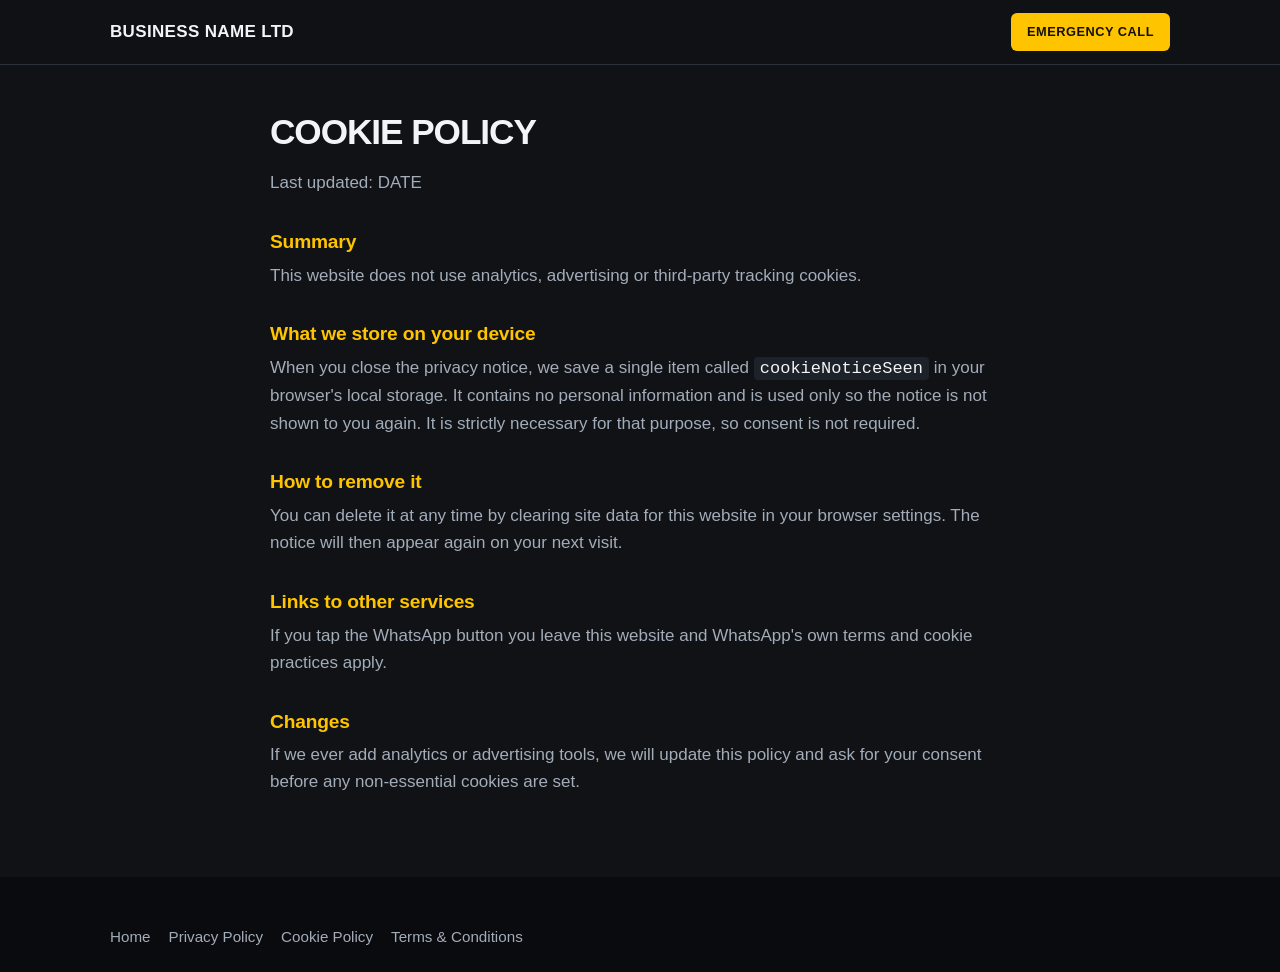
==== cookie-policy.html @ 4eb9b73d "Add locksmith landing page Co-Authored-By: Claude Opus 5.5 <noreply@anthropic.com>" ====
<!DOCTYPE html>
<html lang="en-GB">
<head>
  <meta charset="UTF-8">
  <meta name="viewport" content="width=device-width, initial-scale=1">
  <title>Cookie Policy | BUSINESS NAME LTD</title>
  <meta name="robots" content="noindex">
  <link rel="stylesheet" href="styles.css">
</head>
<body>
  <header class="site-header">
    <div class="container header-inner">
      <a class="brand" href="index.html">BUSINESS NAME LTD</a>
      <a class="btn btn-primary btn-small" href="tel:+447700900000">Emergency Call</a>
    </div>
  </header>

  <main class="container legal">
    <h1>Cookie Policy</h1>
    <p class="updated">Last updated: DATE</p>

    <h2>Summary</h2>
    <p>This website does not use analytics, advertising or third-party tracking cookies.</p>

    <h2>What we store on your device</h2>
    <p>When you close the privacy notice, we save a single item called <code>cookieNoticeSeen</code> in your browser's local storage. It contains no personal information and is used only so the notice is not shown to you again. It is strictly necessary for that purpose, so consent is not required.</p>

    <h2>How to remove it</h2>
    <p>You can delete it at any time by clearing site data for this website in your browser settings. The notice will then appear again on your next visit.</p>

    <h2>Links to other services</h2>
    <p>If you tap the WhatsApp button you leave this website and WhatsApp's own terms and cookie practices apply.</p>

    <h2>Changes</h2>
    <p>If we ever add analytics or advertising tools, we will update this policy and ask for your consent before any non-essential cookies are set.</p>
  </main>

  <footer class="site-footer">
    <div class="container">
      <p class="legal-links">
        <a href="index.html">Home</a>
        <a href="privacy-policy.html">Privacy Policy</a>
        <a href="cookie-policy.html">Cookie Policy</a>
        <a href="terms.html">Terms &amp; Conditions</a>
      </p>
    </div>
  </footer>
</body>
</html>
---- styles.css ----
:root {
  --bg: #101216;
  --bg-alt: #171a20;
  --panel: #1d2129;
  --line: #2c323d;
  --ink: #f3f4f6;
  --muted: #a3acb9;
  --accent: #ffc400;
  --accent-ink: #14110a;
  --green: #25d366;
  --radius: 6px;
}

* { box-sizing: border-box; }

html { scroll-behavior: smooth; scroll-padding-top: 76px; }

body {
  margin: 0;
  font-family: -apple-system, BlinkMacSystemFont, "Segoe UI", Roboto, "Helvetica Neue", Arial, sans-serif;
  font-size: 17px;
  line-height: 1.6;
  color: var(--ink);
  background: var(--bg);
}

h1, h2, h3 { line-height: 1.1; margin: 0 0 0.5em; color: var(--ink); }
h1 { font-size: clamp(2.4rem, 7vw, 4.4rem); font-weight: 900; letter-spacing: -0.03em; text-transform: uppercase; }
h1 span { display: block; color: var(--accent); }
h2 { font-size: clamp(1.7rem, 4vw, 2.4rem); font-weight: 800; letter-spacing: -0.01em; }
h3 { font-size: 1.15rem; }
p { margin: 0 0 1em; }
a { color: var(--accent); }

.container { width: 100%; max-width: 1100px; margin: 0 auto; padding: 0 20px; }

/* Header */
.site-header {
  position: sticky; top: 0; z-index: 20;
  background: rgba(16, 18, 22, 0.92);
  backdrop-filter: blur(8px);
  border-bottom: 1px solid var(--line);
}
.header-inner { display: flex; align-items: center; justify-content: space-between; gap: 16px; height: 64px; }
.brand { display: flex; align-items: center; gap: 10px; font-weight: 800; letter-spacing: 0.02em; color: var(--ink); text-decoration: none; }
.brand-mark {
  display: grid; place-items: center; width: 34px; height: 34px;
  border-radius: var(--radius); background: var(--accent); color: var(--accent-ink);
}
.nav { display: flex; gap: 28px; }
.nav a { color: var(--muted); text-decoration: none; font-weight: 600; font-size: 0.95rem; }
.nav a:hover { color: var(--accent); }

/* Buttons */
.btn {
  display: inline-flex; align-items: center; justify-content: center; gap: 8px;
  padding: 15px 28px; border: 0; border-radius: var(--radius);
  font: inherit; font-weight: 800; text-decoration: none; cursor: pointer;
  text-transform: uppercase; letter-spacing: 0.04em; font-size: 0.95rem;
  transition: transform 0.15s ease, filter 0.15s ease;
}
.btn:hover { transform: scale(1.06); filter: brightness(1.08); }
.btn-small { padding: 9px 16px; font-size: 0.8rem; }
.btn-primary { background: var(--accent); color: var(--accent-ink); }
.btn-whatsapp { background: var(--green); color: #062b14; }
.btn-light { background: var(--accent-ink); color: var(--accent); }
.icon { width: 18px; height: 18px; fill: none; stroke: currentColor; stroke-width: 2.2; stroke-linecap: round; stroke-linejoin: round; }

/* Hero */
.hero {
  padding: 88px 0 76px;
  background:
    linear-gradient(90deg, rgba(16, 18, 22, 0.97) 0%, rgba(16, 18, 22, 0.9) 45%, rgba(16, 18, 22, 0.6) 100%),
    url("images/keys.jpg") center / cover no-repeat,
    var(--bg);
  border-bottom: 1px solid var(--line);
}
.hero-inner { max-width: 1100px; }
.hero-inner > * { max-width: 760px; }
.eyebrow {
  display: inline-block; padding: 6px 12px; border-radius: var(--radius);
  background: rgba(255, 196, 0, 0.12); color: var(--accent);
  font-weight: 700; font-size: 0.8rem; text-transform: uppercase; letter-spacing: 0.08em;
}
.lead { font-size: 1.2rem; color: var(--muted); }
.lead strong { color: var(--ink); }
.hero-phone { font-size: 1.3rem; font-weight: 800; }
.hero-phone a { color: var(--accent); text-decoration: none; }
.cta-row { display: flex; flex-wrap: wrap; gap: 14px; margin: 24px 0 30px; }
.badges { display: flex; flex-wrap: wrap; gap: 8px 22px; list-style: none; padding: 0; margin: 0; }
.badges li { position: relative; padding-left: 22px; font-size: 0.95rem; font-weight: 600; color: var(--muted); }
.badges li::before {
  content: ""; position: absolute; left: 0; top: 0.45em;
  width: 12px; height: 6px; border-left: 3px solid var(--accent); border-bottom: 3px solid var(--accent);
  transform: rotate(-45deg);
}

/* Sections */
.section { padding: 72px 0; }
.section-alt { background: var(--bg-alt); border-top: 1px solid var(--line); border-bottom: 1px solid var(--line); }
.section h2::after { content: ""; display: block; width: 56px; height: 4px; margin-top: 14px; background: var(--accent); }
.section-lead { color: var(--muted); max-width: 640px; margin: 0 0 36px; }

.grid { display: grid; gap: 20px; }
.grid-3 { grid-template-columns: repeat(auto-fit, minmax(260px, 1fr)); }
.card {
  background: var(--panel); border: 1px solid var(--line); border-top: 3px solid var(--accent);
  border-radius: var(--radius); padding: 26px;
}
.card p { margin: 0; color: var(--muted); }

/* Services */
.service-groups { display: grid; gap: 24px; grid-template-columns: repeat(3, 1fr); }
.service-group {
  background: var(--panel); border: 1px solid var(--line); border-radius: 14px;
  padding: 32px 30px;
}
.service-group h3 { font-size: 1.35rem; font-weight: 800; margin: 0; }
.service-group h3::after {
  content: ""; display: block; width: 56px; height: 4px; margin-top: 12px;
  border-radius: 2px; background: var(--accent);
}
.check-list { list-style: none; padding: 0; margin: 22px 0 0; display: grid; gap: 14px; }
.check-list li { position: relative; padding-left: 32px; font-weight: 600; }
.check-list li::before {
  content: ""; position: absolute; left: 0; top: 0.2em;
  width: 20px; height: 20px; border-radius: 50%; background: var(--accent);
}
.check-list li::after {
  content: ""; position: absolute; left: 6px; top: 0.52em;
  width: 8px; height: 4px; border-left: 2px solid var(--accent-ink); border-bottom: 2px solid var(--accent-ink);
  transform: rotate(-45deg);
}
.service-note { margin: 28px 0 0; color: var(--muted); }

/* Hover: blocks grow slightly */
.card, .service-group, .stats li, .areas li {
  transition: transform 0.2s ease, border-color 0.2s ease, box-shadow 0.2s ease;
}
.card:hover, .service-group:hover, .stats li:hover, .areas li:hover {
  transform: scale(1.03);
  border-color: var(--accent);
  box-shadow: 0 14px 34px rgba(0, 0, 0, 0.45);
}

@media (max-width: 900px) {
  .service-groups { grid-template-columns: 1fr; }
}

/* CTA band */
.cta-band { background: var(--accent); color: var(--accent-ink); padding: 56px 0; }
.cta-band h2 { color: var(--accent-ink); text-transform: uppercase; }
.cta-band p { font-weight: 600; margin-bottom: 24px; }

/* About */
.about { display: grid; gap: 40px; grid-template-columns: 1.1fr 1fr; align-items: center; }
.about p { color: var(--muted); }
.about-photo { margin: 0; border: 1px solid var(--line); border-radius: 14px; overflow: hidden; }
.about-photo img {
  display: block; width: 100%; height: auto; aspect-ratio: 4 / 3;
  object-fit: cover; object-position: 80% center;
  filter: brightness(0.72) saturate(0.8);
}
.stats { list-style: none; padding: 0; margin: 0; display: grid; gap: 14px; grid-column: 1 / -1; grid-template-columns: repeat(3, 1fr); }
.stats li {
  background: var(--panel); border: 1px solid var(--line); border-left: 4px solid var(--accent);
  border-radius: var(--radius); padding: 18px 22px; color: var(--muted);
}
.stats strong { display: block; font-size: 1.6rem; font-weight: 900; color: var(--ink); }

/* Areas */
.areas { display: flex; flex-wrap: wrap; gap: 10px; list-style: none; padding: 0; margin: 0; }
.areas li {
  background: var(--panel); border: 1px solid var(--line); border-radius: var(--radius);
  padding: 10px 18px; font-weight: 700;
}

/* Footer */
.site-footer { background: #0a0b0e; color: var(--muted); padding: 48px 0 24px; font-size: 0.95rem; }
.site-footer a { color: var(--muted); text-decoration: none; }
.site-footer a:hover { color: var(--accent); }
.site-footer h3 { color: var(--ink); font-size: 0.85rem; text-transform: uppercase; letter-spacing: 0.1em; }
.site-footer ul { list-style: none; padding: 0; margin: 0; }
.site-footer li { margin-bottom: 6px; }
.footer-grid { display: grid; gap: 32px; grid-template-columns: 1.4fr 1fr 1fr; }
.footer-brand { color: var(--ink); font-weight: 800; font-size: 1.1rem; }
.footer-bottom { margin-top: 32px; padding-top: 20px; border-top: 1px solid var(--line); font-size: 0.85rem; }
.legal-links { display: flex; flex-wrap: wrap; gap: 18px; margin: 0; }

/* Sticky call bar on phones */
.mobile-bar { display: none; }

/* Cookie notice */
.cookie-notice {
  position: fixed; left: 16px; right: 16px; bottom: 16px; z-index: 40;
  max-width: 760px; margin: 0 auto; padding: 16px 20px;
  display: flex; align-items: center; gap: 16px;
  background: var(--panel); border: 1px solid var(--line); border-radius: var(--radius);
  box-shadow: 0 12px 34px rgba(0, 0, 0, 0.5); font-size: 0.9rem; color: var(--muted);
}
.cookie-notice[hidden] { display: none; }
.cookie-notice p { margin: 0; }
.cookie-notice strong { color: var(--ink); }

/* Legal pages */
.legal { max-width: 780px; padding-top: 48px; padding-bottom: 64px; }
.legal h1 { font-size: 2.2rem; }
.legal h2 { font-size: 1.2rem; margin-top: 1.8em; color: var(--accent); }
.legal p { color: var(--muted); }
.legal code { background: var(--panel); padding: 2px 6px; border-radius: 4px; color: var(--ink); }

@media (max-width: 800px) {
  .nav, .site-header .btn { display: none; }
  .hero { padding: 52px 0 48px; }
  .section { padding: 52px 0; }
  .about, .stats, .footer-grid { grid-template-columns: 1fr; }
  .hero {
    background:
      linear-gradient(rgba(16, 18, 22, 0.9), rgba(16, 18, 22, 0.9)),
      url("images/keys.jpg") center / cover no-repeat,
      var(--bg);
  }
  .cta-row .btn { flex: 1 1 150px; }
  body { padding-bottom: 76px; }
  .mobile-bar {
    position: fixed; left: 0; right: 0; bottom: 0; z-index: 30;
    display: grid; grid-template-columns: 1fr 1fr; gap: 10px;
    padding: 10px 12px; background: var(--bg); border-top: 1px solid var(--line);
  }
  .mobile-bar .btn { padding: 14px 10px; }
  .cookie-notice { bottom: 88px; flex-direction: column; align-items: stretch; }
}
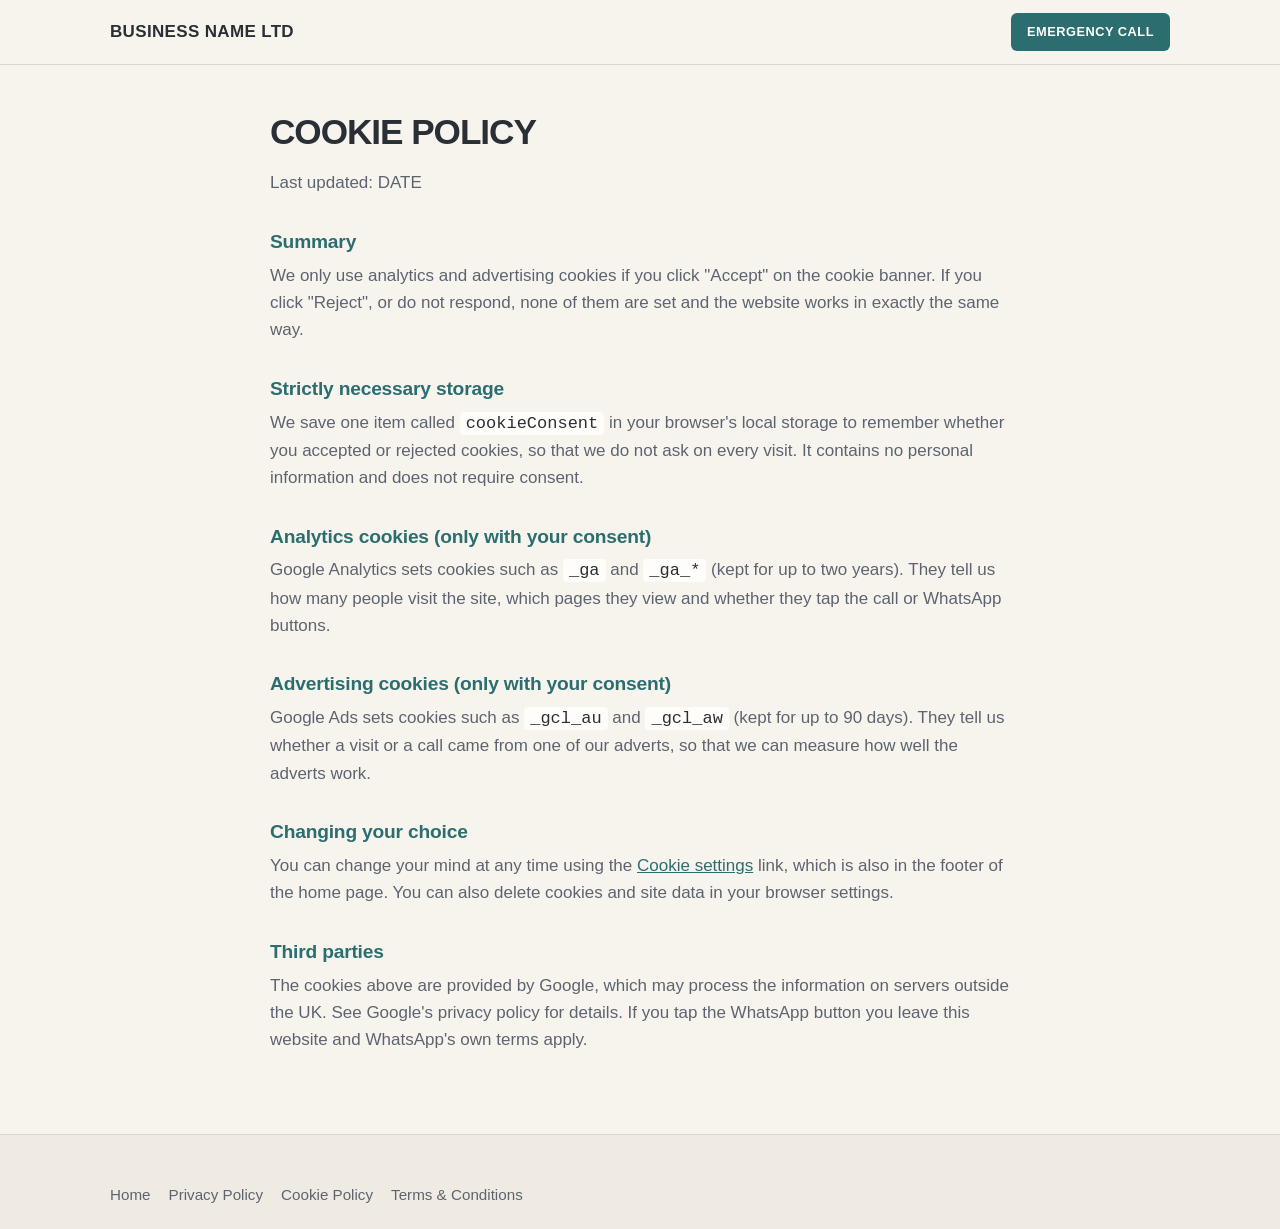
==== commit e151d9fe: "Add cookie consent banner and call/WhatsApp click tracking Co-Authored-By: Claude Opus 5.5 <noreply@" ====
--- a/cookie-policy.html
+++ b/cookie-policy.html
@@ -20,19 +20,22 @@
     <p class="updated">Last updated: DATE</p>
 
     <h2>Summary</h2>
-    <p>This website does not use analytics, advertising or third-party tracking cookies.</p>
+    <p>We only use analytics and advertising cookies if you click "Accept" on the cookie banner. If you click "Reject", or do not respond, none of them are set and the website works in exactly the same way.</p>
 
-    <h2>What we store on your device</h2>
-    <p>When you close the privacy notice, we save a single item called <code>cookieNoticeSeen</code> in your browser's local storage. It contains no personal information and is used only so the notice is not shown to you again. It is strictly necessary for that purpose, so consent is not required.</p>
+    <h2>Strictly necessary storage</h2>
+    <p>We save one item called <code>cookieConsent</code> in your browser's local storage to remember whether you accepted or rejected cookies, so that we do not ask on every visit. It contains no personal information and does not require consent.</p>
 
-    <h2>How to remove it</h2>
-    <p>You can delete it at any time by clearing site data for this website in your browser settings. The notice will then appear again on your next visit.</p>
+    <h2>Analytics cookies (only with your consent)</h2>
+    <p>Google Analytics sets cookies such as <code>_ga</code> and <code>_ga_*</code> (kept for up to two years). They tell us how many people visit the site, which pages they view and whether they tap the call or WhatsApp buttons.</p>
 
-    <h2>Links to other services</h2>
-    <p>If you tap the WhatsApp button you leave this website and WhatsApp's own terms and cookie practices apply.</p>
+    <h2>Advertising cookies (only with your consent)</h2>
+    <p>Google Ads sets cookies such as <code>_gcl_au</code> and <code>_gcl_aw</code> (kept for up to 90 days). They tell us whether a visit or a call came from one of our adverts, so that we can measure how well the adverts work.</p>
 
-    <h2>Changes</h2>
-    <p>If we ever add analytics or advertising tools, we will update this policy and ask for your consent before any non-essential cookies are set.</p>
+    <h2>Changing your choice</h2>
+    <p>You can change your mind at any time using the <a href="index.html#cookie-settings">Cookie settings</a> link, which is also in the footer of the home page. You can also delete cookies and site data in your browser settings.</p>
+
+    <h2>Third parties</h2>
+    <p>The cookies above are provided by Google, which may process the information on servers outside the UK. See Google's privacy policy for details. If you tap the WhatsApp button you leave this website and WhatsApp's own terms apply.</p>
   </main>
 
   <footer class="site-footer">
--- a/styles.css
+++ b/styles.css
@@ -1,13 +1,13 @@
 :root {
-  --bg: #101216;
-  --bg-alt: #171a20;
-  --panel: #1d2129;
-  --line: #2c323d;
-  --ink: #f3f4f6;
-  --muted: #a3acb9;
-  --accent: #ffc400;
-  --accent-ink: #14110a;
-  --green: #25d366;
+  --bg: #f7f4ee;
+  --bg-alt: #efebe2;
+  --panel: #fffdf9;
+  --line: #ddd6c9;
+  --ink: #2a2f36;
+  --muted: #5d6470;
+  --accent: #2c6e70;
+  --accent-ink: #ffffff;
+  --green: #23804c;
   --radius: 6px;
 }
 
@@ -37,7 +37,7 @@
 /* Header */
 .site-header {
   position: sticky; top: 0; z-index: 20;
-  background: rgba(16, 18, 22, 0.92);
+  background: rgba(247, 244, 238, 0.94);
   backdrop-filter: blur(8px);
   border-bottom: 1px solid var(--line);
 }
@@ -59,10 +59,10 @@
   text-transform: uppercase; letter-spacing: 0.04em; font-size: 0.95rem;
   transition: transform 0.15s ease, filter 0.15s ease;
 }
-.btn:hover { transform: scale(1.06); filter: brightness(1.08); }
+.btn:hover { transform: scale(1.06); filter: brightness(1.06); }
 .btn-small { padding: 9px 16px; font-size: 0.8rem; }
 .btn-primary { background: var(--accent); color: var(--accent-ink); }
-.btn-whatsapp { background: var(--green); color: #062b14; }
+.btn-whatsapp { background: var(--green); color: #fff; }
 .btn-light { background: var(--accent-ink); color: var(--accent); }
 .icon { width: 18px; height: 18px; fill: none; stroke: currentColor; stroke-width: 2.2; stroke-linecap: round; stroke-linejoin: round; }
 
@@ -70,7 +70,7 @@
 .hero {
   padding: 88px 0 76px;
   background:
-    linear-gradient(90deg, rgba(16, 18, 22, 0.97) 0%, rgba(16, 18, 22, 0.9) 45%, rgba(16, 18, 22, 0.6) 100%),
+    linear-gradient(90deg, rgba(247, 244, 238, 0.98) 0%, rgba(247, 244, 238, 0.94) 50%, rgba(247, 244, 238, 0.8) 100%),
     url("images/keys.jpg") center / cover no-repeat,
     var(--bg);
   border-bottom: 1px solid var(--line);
@@ -79,7 +79,7 @@
 .hero-inner > * { max-width: 760px; }
 .eyebrow {
   display: inline-block; padding: 6px 12px; border-radius: var(--radius);
-  background: rgba(255, 196, 0, 0.12); color: var(--accent);
+  background: rgba(44, 110, 112, 0.12); color: var(--accent);
   font-weight: 700; font-size: 0.8rem; text-transform: uppercase; letter-spacing: 0.08em;
 }
 .lead { font-size: 1.2rem; color: var(--muted); }
@@ -140,7 +140,7 @@
 .card:hover, .service-group:hover, .stats li:hover, .areas li:hover {
   transform: scale(1.03);
   border-color: var(--accent);
-  box-shadow: 0 14px 34px rgba(0, 0, 0, 0.45);
+  box-shadow: 0 12px 28px rgba(60, 50, 30, 0.12);
 }
 
 @media (max-width: 900px) {
@@ -159,7 +159,7 @@
 .about-photo img {
   display: block; width: 100%; height: auto; aspect-ratio: 4 / 3;
   object-fit: cover; object-position: 80% center;
-  filter: brightness(0.72) saturate(0.8);
+  filter: saturate(0.85);
 }
 .stats { list-style: none; padding: 0; margin: 0; display: grid; gap: 14px; grid-column: 1 / -1; grid-template-columns: repeat(3, 1fr); }
 .stats li {
@@ -176,7 +176,7 @@
 }
 
 /* Footer */
-.site-footer { background: #0a0b0e; color: var(--muted); padding: 48px 0 24px; font-size: 0.95rem; }
+.site-footer { background: var(--bg-alt); border-top: 1px solid var(--line); color: var(--muted); padding: 48px 0 24px; font-size: 0.95rem; }
 .site-footer a { color: var(--muted); text-decoration: none; }
 .site-footer a:hover { color: var(--accent); }
 .site-footer h3 { color: var(--ink); font-size: 0.85rem; text-transform: uppercase; letter-spacing: 0.1em; }
@@ -196,9 +196,12 @@
   max-width: 760px; margin: 0 auto; padding: 16px 20px;
   display: flex; align-items: center; gap: 16px;
   background: var(--panel); border: 1px solid var(--line); border-radius: var(--radius);
-  box-shadow: 0 12px 34px rgba(0, 0, 0, 0.5); font-size: 0.9rem; color: var(--muted);
+  box-shadow: 0 12px 30px rgba(60, 50, 30, 0.16); font-size: 0.9rem; color: var(--muted);
 }
 .cookie-notice[hidden] { display: none; }
+.cookie-actions { display: flex; gap: 10px; flex-shrink: 0; }
+.cookie-actions .btn { flex: 1; }
+.btn-outline { background: transparent; color: var(--ink); border: 1px solid var(--muted); }
 .cookie-notice p { margin: 0; }
 .cookie-notice strong { color: var(--ink); }
 
@@ -216,7 +219,7 @@
   .about, .stats, .footer-grid { grid-template-columns: 1fr; }
   .hero {
     background:
-      linear-gradient(rgba(16, 18, 22, 0.9), rgba(16, 18, 22, 0.9)),
+      linear-gradient(rgba(247, 244, 238, 0.94), rgba(247, 244, 238, 0.94)),
       url("images/keys.jpg") center / cover no-repeat,
       var(--bg);
   }
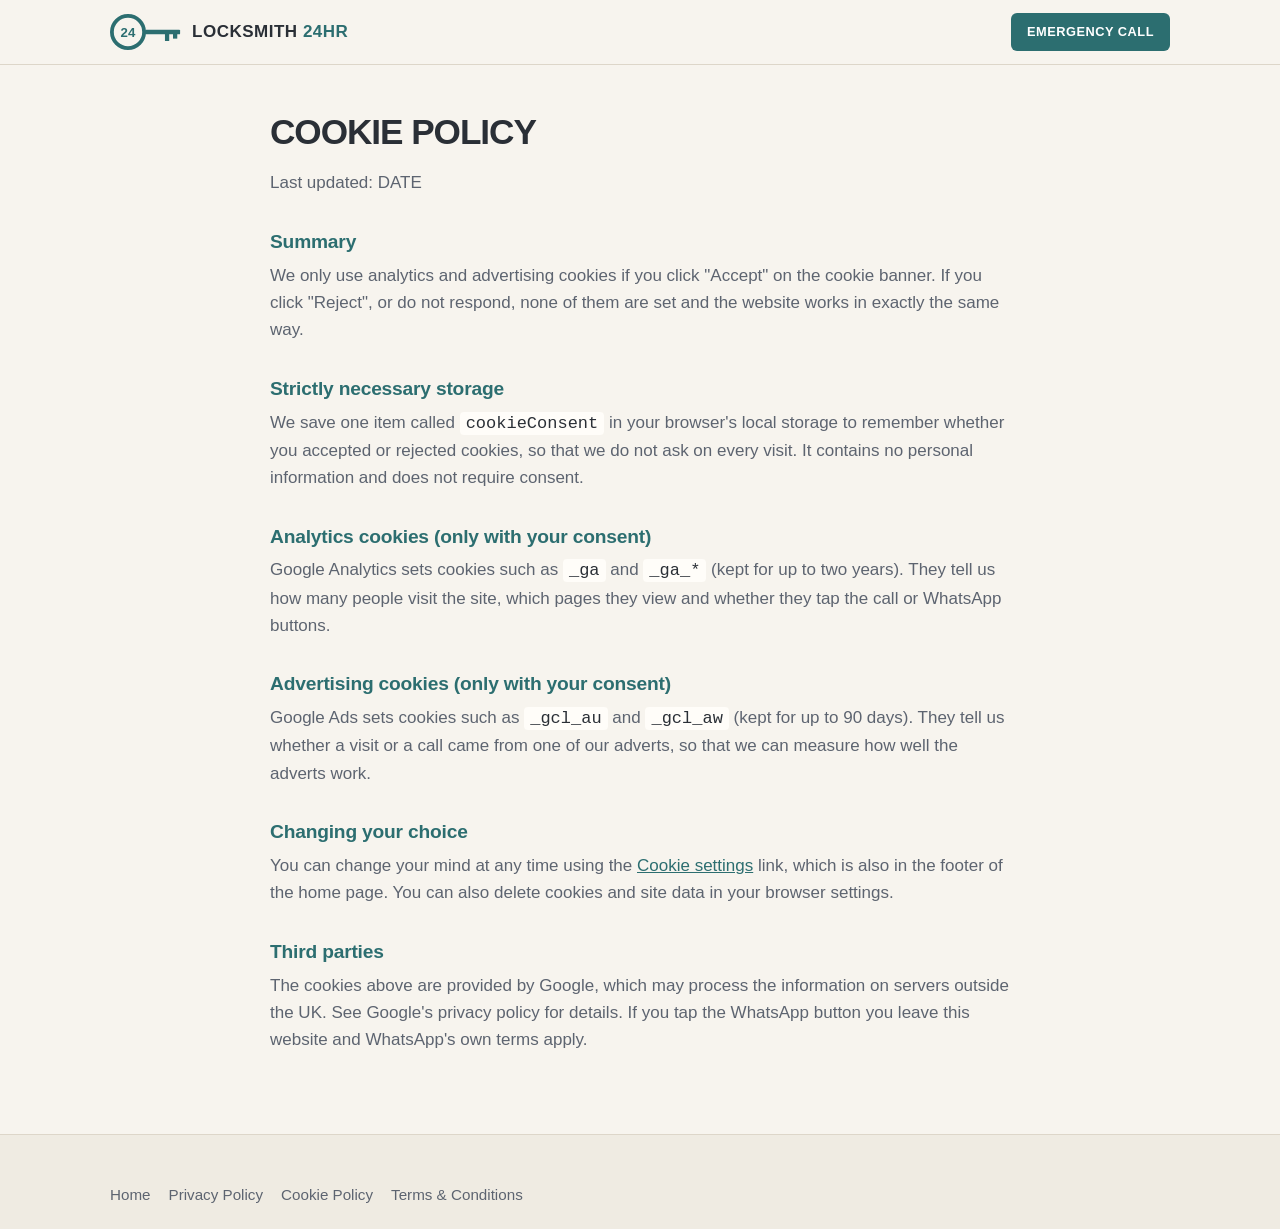
==== commit 3b378787: "Add company details, phone, domain, logo and focus styles Co-Authored-By: Claude Opus 5.5 <noreply@a" ====
--- a/cookie-policy.html
+++ b/cookie-policy.html
@@ -3,15 +3,19 @@
 <head>
   <meta charset="UTF-8">
   <meta name="viewport" content="width=device-width, initial-scale=1">
-  <title>Cookie Policy | BUSINESS NAME LTD</title>
+  <title>Cookie Policy | LOCKSMITH 24HR LTD</title>
   <meta name="robots" content="noindex">
+  <link rel="icon" href="favicon.svg" type="image/svg+xml">
   <link rel="stylesheet" href="styles.css">
 </head>
 <body>
   <header class="site-header">
     <div class="container header-inner">
-      <a class="brand" href="index.html">BUSINESS NAME LTD</a>
-      <a class="btn btn-primary btn-small" href="tel:+447700900000">Emergency Call</a>
+      <a class="brand" href="index.html" aria-label="Locksmith 24HR home">
+        <svg class="brand-logo" viewBox="-38 -38 152 76" aria-hidden="true"><circle cx="0" cy="0" r="34" fill="none" stroke="currentColor" stroke-width="8"/><text x="0" y="10" text-anchor="middle" font-size="28" font-weight="900" fill="currentColor">24</text><rect x="36" y="-5" width="74" height="10" rx="2" fill="currentColor"/><rect x="78" y="3" width="9" height="16" fill="currentColor"/><rect x="95" y="3" width="9" height="11" fill="currentColor"/></svg>
+        <span class="brand-name">LOCKSMITH <b>24HR</b></span>
+      </a>
+      <a class="btn btn-primary btn-small" href="tel:+447900530188">Emergency Call</a>
     </div>
   </header>
 
--- a/styles.css
+++ b/styles.css
@@ -32,6 +32,8 @@
 p { margin: 0 0 1em; }
 a { color: var(--accent); }
 
+a:focus-visible, button:focus-visible { outline: 3px solid var(--ink); outline-offset: 3px; }
+
 .container { width: 100%; max-width: 1100px; margin: 0 auto; padding: 0 20px; }
 
 /* Header */
@@ -43,10 +45,9 @@
 }
 .header-inner { display: flex; align-items: center; justify-content: space-between; gap: 16px; height: 64px; }
 .brand { display: flex; align-items: center; gap: 10px; font-weight: 800; letter-spacing: 0.02em; color: var(--ink); text-decoration: none; }
-.brand-mark {
-  display: grid; place-items: center; width: 34px; height: 34px;
-  border-radius: var(--radius); background: var(--accent); color: var(--accent-ink);
-}
+.brand-logo { height: 36px; width: auto; color: var(--accent); flex-shrink: 0; }
+.brand-name { font-weight: 900; letter-spacing: 0.03em; white-space: nowrap; }
+.brand-name b { color: var(--accent); font-weight: 900; }
 .nav { display: flex; gap: 28px; }
 .nav a { color: var(--muted); text-decoration: none; font-weight: 600; font-size: 0.95rem; }
 .nav a:hover { color: var(--accent); }
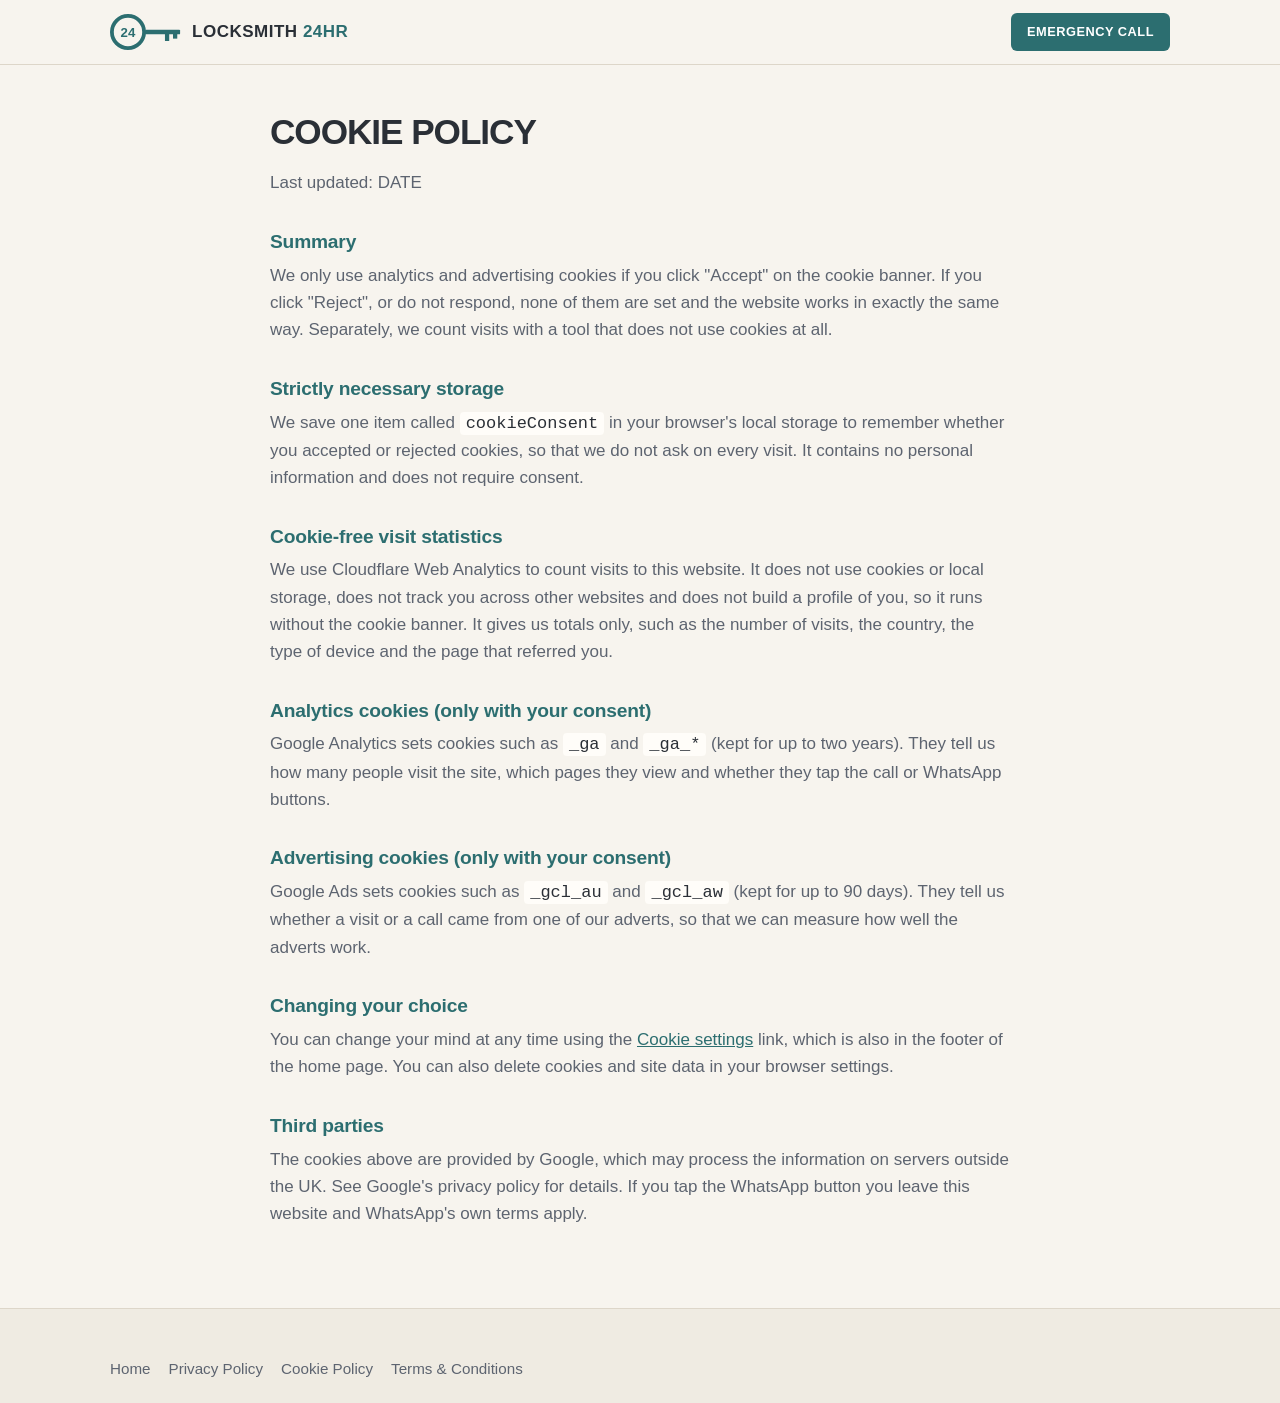
==== commit c6446245: "Describe cookie-free Cloudflare Web Analytics in the policies Co-Authored-By: Claude Opus 5.5 <norep" ====
--- a/cookie-policy.html
+++ b/cookie-policy.html
@@ -24,10 +24,13 @@
     <p class="updated">Last updated: DATE</p>
 
     <h2>Summary</h2>
-    <p>We only use analytics and advertising cookies if you click "Accept" on the cookie banner. If you click "Reject", or do not respond, none of them are set and the website works in exactly the same way.</p>
+    <p>We only use analytics and advertising cookies if you click "Accept" on the cookie banner. If you click "Reject", or do not respond, none of them are set and the website works in exactly the same way. Separately, we count visits with a tool that does not use cookies at all.</p>
 
     <h2>Strictly necessary storage</h2>
     <p>We save one item called <code>cookieConsent</code> in your browser's local storage to remember whether you accepted or rejected cookies, so that we do not ask on every visit. It contains no personal information and does not require consent.</p>
+
+    <h2>Cookie-free visit statistics</h2>
+    <p>We use Cloudflare Web Analytics to count visits to this website. It does not use cookies or local storage, does not track you across other websites and does not build a profile of you, so it runs without the cookie banner. It gives us totals only, such as the number of visits, the country, the type of device and the page that referred you.</p>
 
     <h2>Analytics cookies (only with your consent)</h2>
     <p>Google Analytics sets cookies such as <code>_ga</code> and <code>_ga_*</code> (kept for up to two years). They tell us how many people visit the site, which pages they view and whether they tap the call or WhatsApp buttons.</p>
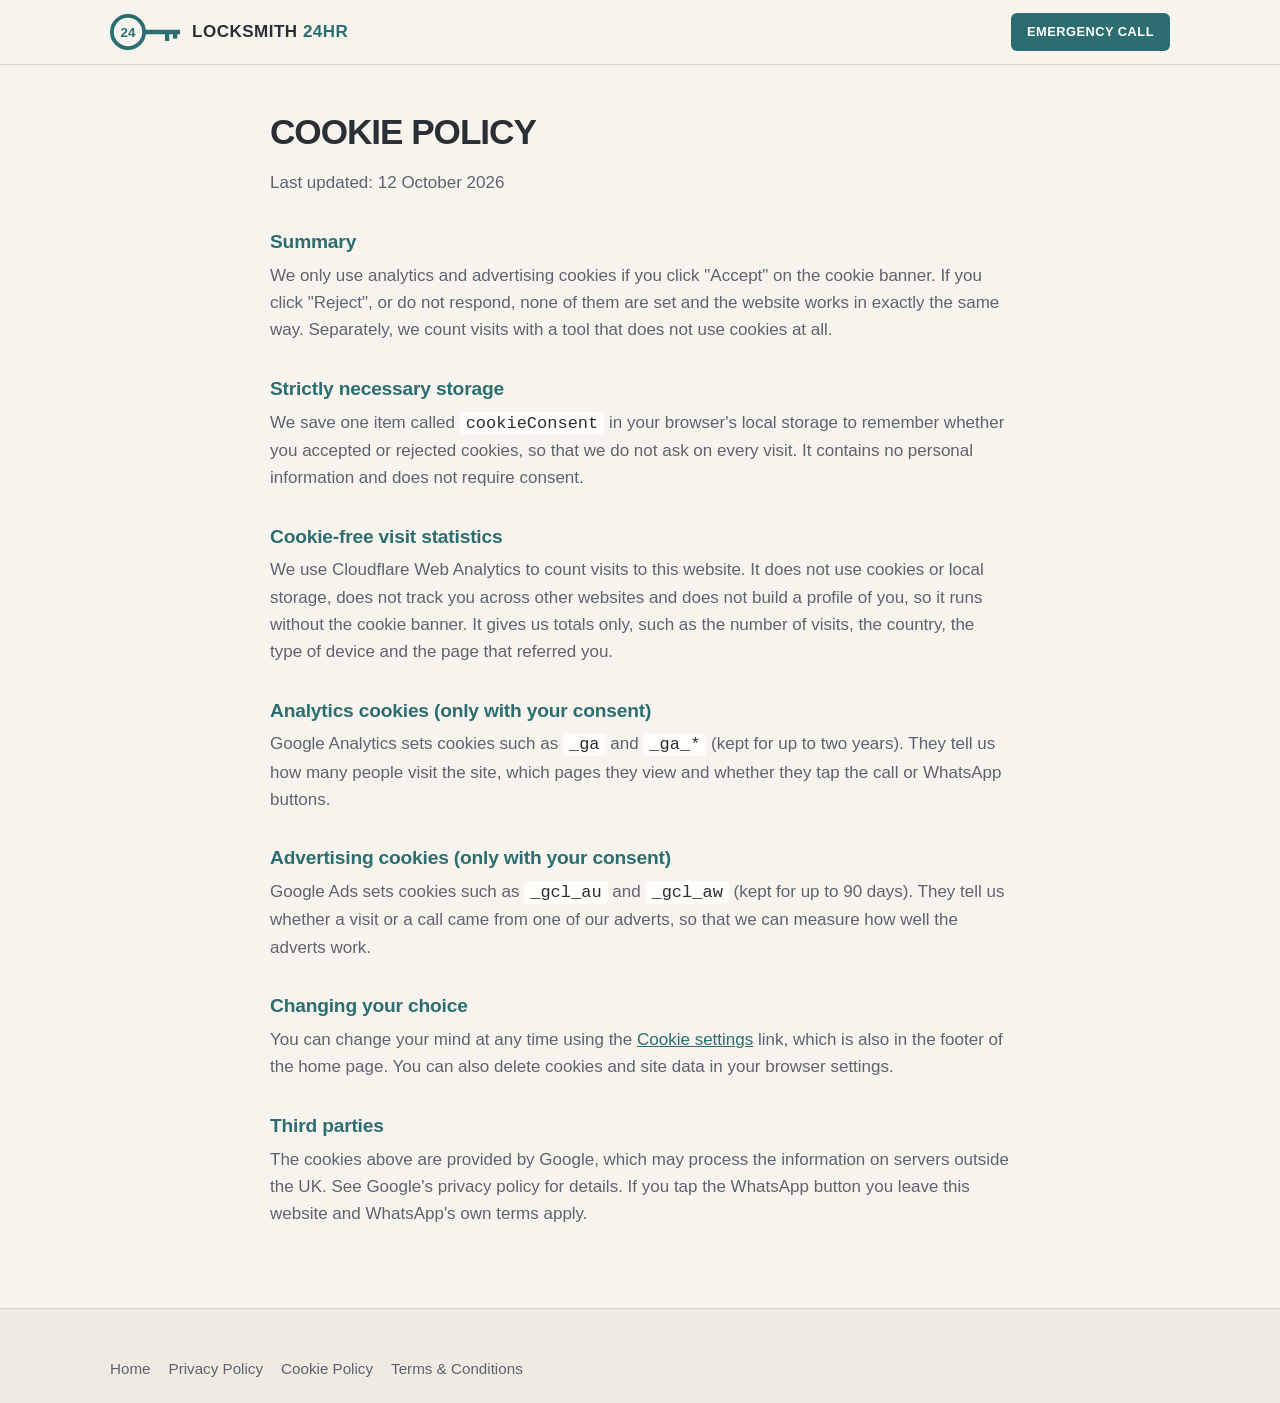
==== commit 99b8f464: "Open site to search engines: remove noindex, add robots.txt and sitemap Co-Authored-By: Claude Opus " ====
--- a/cookie-policy.html
+++ b/cookie-policy.html
@@ -21,7 +21,7 @@
 
   <main class="container legal">
     <h1>Cookie Policy</h1>
-    <p class="updated">Last updated: DATE</p>
+    <p class="updated">Last updated: 12 October 2026</p>
 
     <h2>Summary</h2>
     <p>We only use analytics and advertising cookies if you click "Accept" on the cookie banner. If you click "Reject", or do not respond, none of them are set and the website works in exactly the same way. Separately, we count visits with a tool that does not use cookies at all.</p>
--- a/styles.css
+++ b/styles.css
@@ -234,3 +234,6 @@
   .mobile-bar .btn { padding: 14px 10px; }
   .cookie-notice { bottom: 88px; flex-direction: column; align-items: stretch; }
 }
+
+.copyright { color: var(--ink); }
+.copyright small { color: var(--muted); font-size: 0.92em; }
